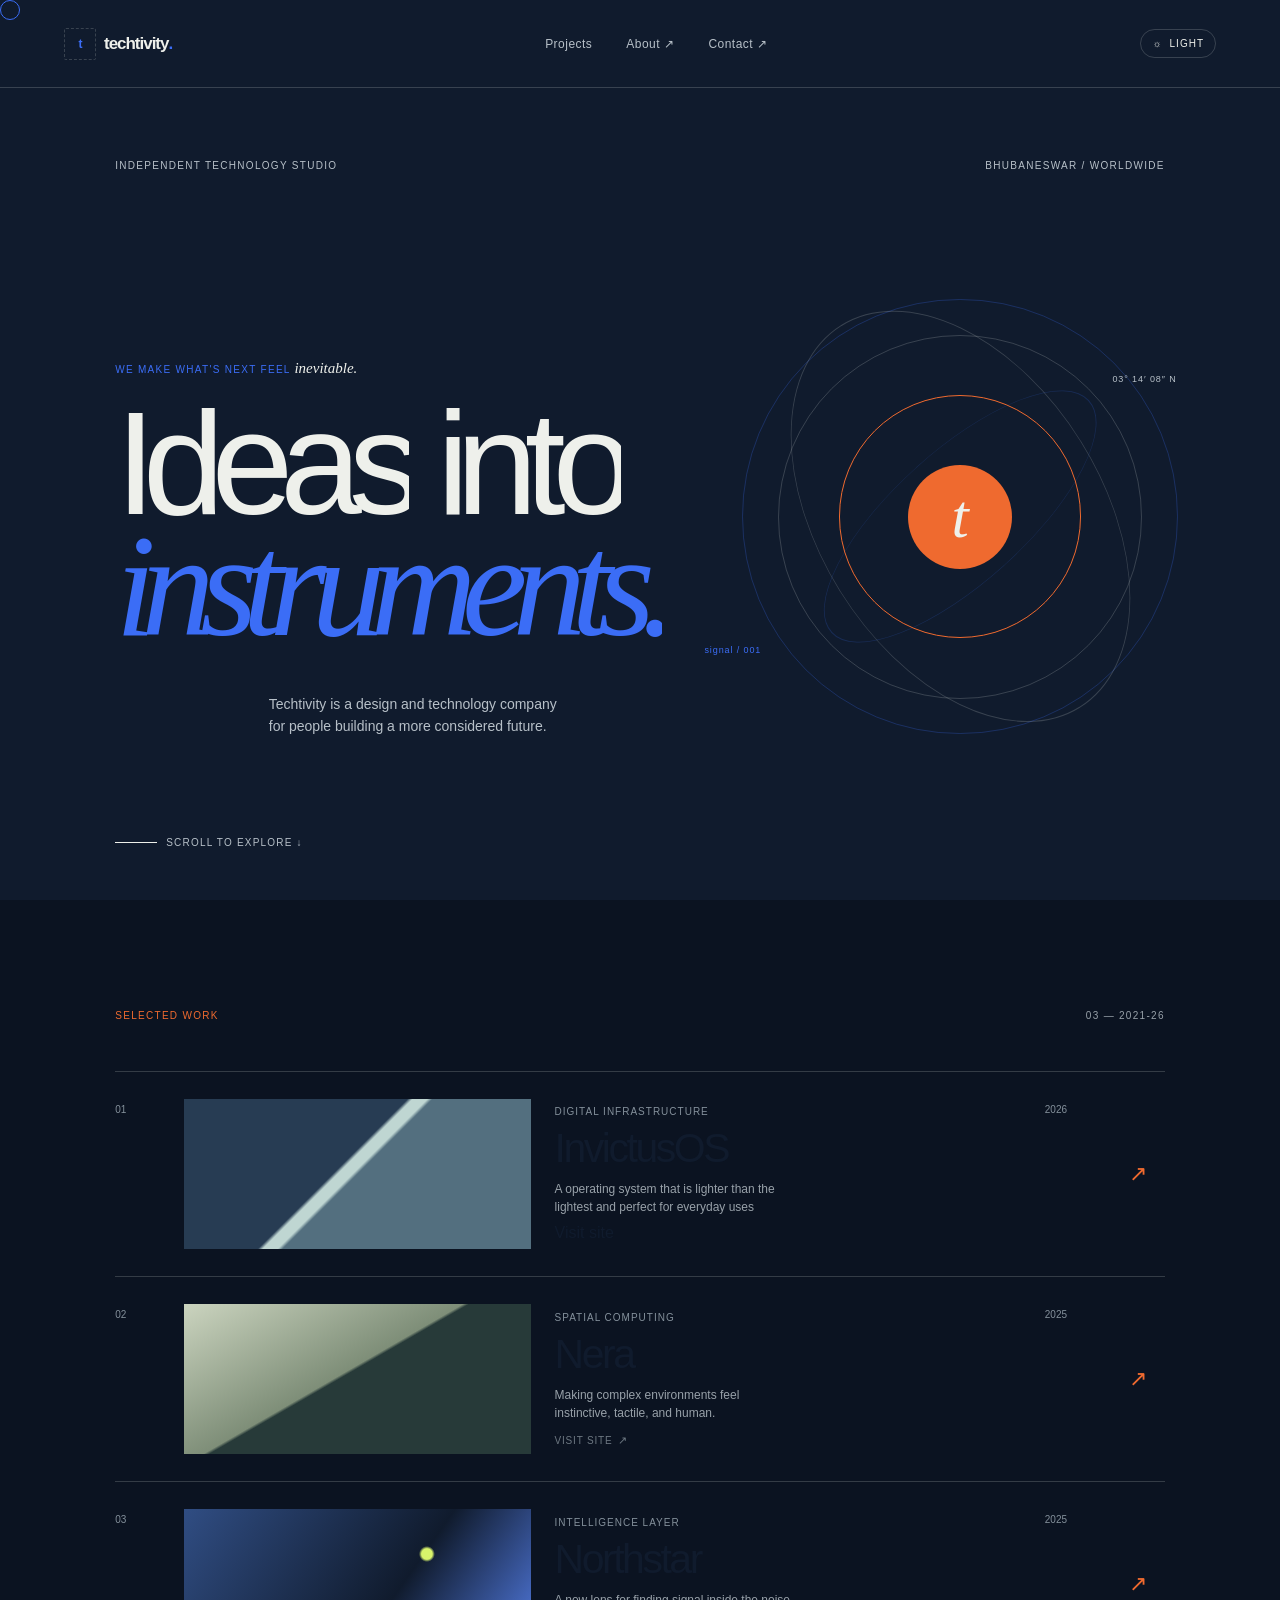
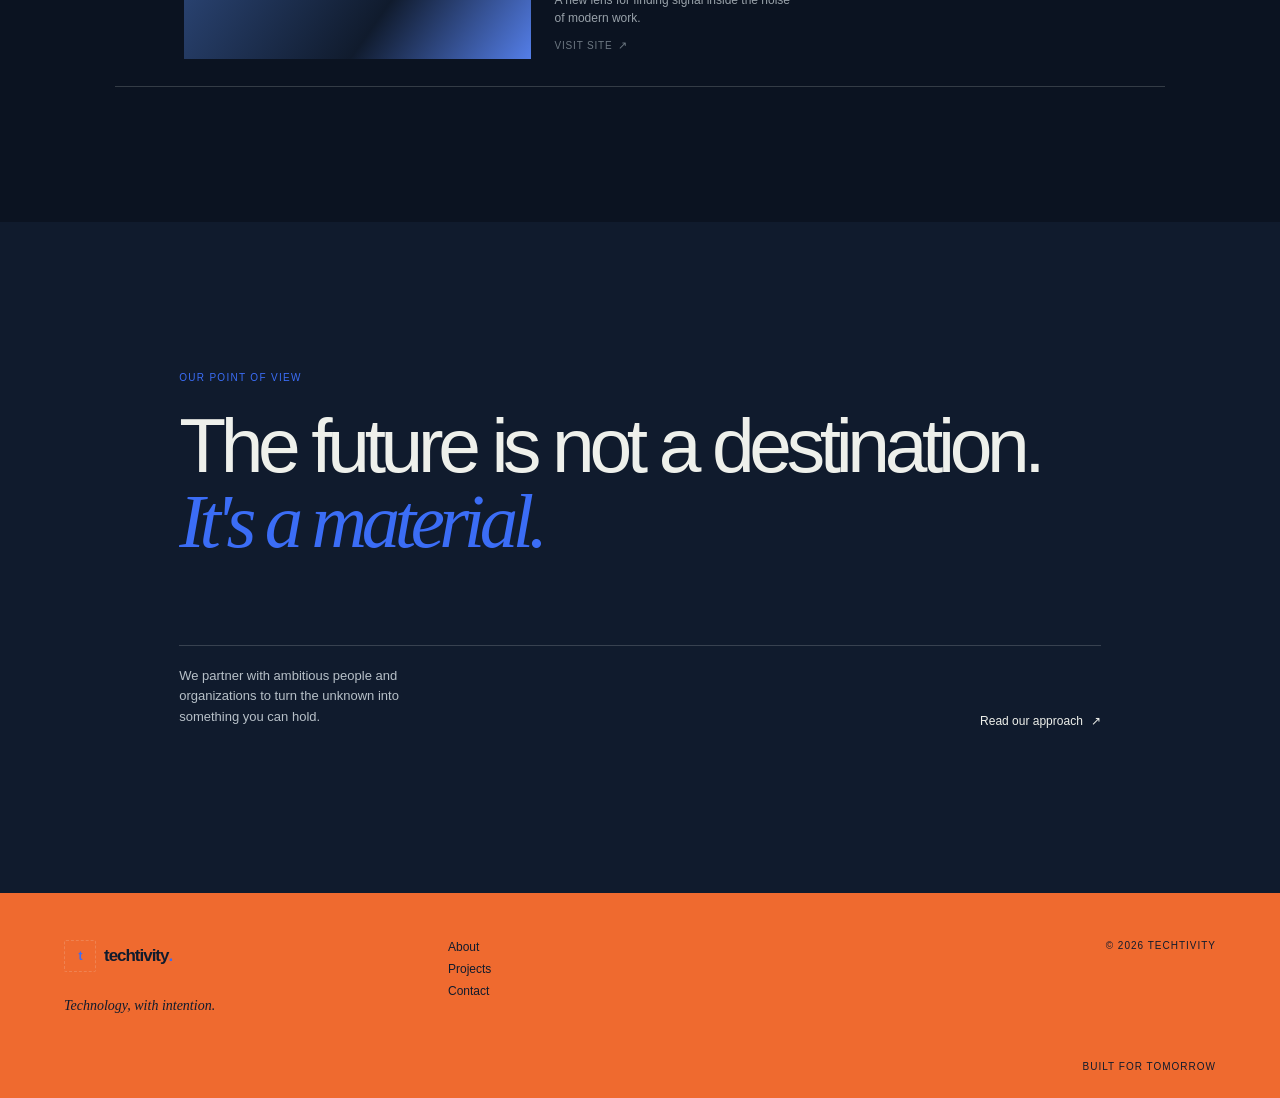
==== index.html @ 85e252c0 "Update index.html" ====
<!doctype html>
<html lang="en" data-theme="dark">
  <head>
    <meta charset="utf-8" />
    <meta name="viewport" content="width=device-width,initial-scale=1" />
    <title>Techtivity — Ideas into instruments</title>
    <meta
      name="description"
      content="Techtivity is an independent technology studio for people building a more considered future."
    />
    <style>
      :root {
        --ink: #101b2d;
        --paper: #eef0eb;
        --muted: #69737e;
        --line: rgba(16, 27, 45, 0.16);
        --orange: #ef6a2f;
        --blue: #3b6df6;
        --soft: #59636e;
      }
      [data-theme="dark"] {
        --ink: #eef0eb;
        --paper: #101b2d;
        --muted: #b7c0c8;
        --line: rgba(238, 240, 235, 0.18);
        --soft: #b7c0c8;
      }
      * { box-sizing: border-box; }
      html { scroll-behavior: smooth; background: var(--paper); }
      body {
        margin: 0;
        background: var(--paper);
        color: var(--ink);
        font-family: Arial, Helvetica, sans-serif;
        transition: background .4s ease, color .4s ease;
      }
      a { color: inherit; text-decoration: none; }
      button { font: inherit; color: inherit; }

      /* progress bar */
      .progress {
        position: fixed; top: 0; left: 0; height: 3px; width: 0%;
        background: var(--orange); z-index: 50; transition: width .08s linear;
      }

      .site { overflow: hidden; min-height: 100vh; background: var(--paper); position: relative; }

      .topbar {
        display: flex; align-items: center; justify-content: space-between;
        height: 88px; padding: 0 clamp(22px, 5vw, 76px);
        border-bottom: 1px solid var(--line); position: sticky; top: 0; z-index: 10;
        background: var(--paper); backdrop-filter: blur(6px);
      }
      .wordmark { display: flex; align-items: center; gap: 8px; font-size: 17px; font-weight: 700; letter-spacing: -0.06em; }
      /* Reserved space for the final logo asset — keep this exact box size
         (32x32px) when the SVG/PNG logo file is dropped in, so nothing in
         the header reflows. */
      .logo-slot {
        width: 32px; height: 32px; flex: 0 0 32px; display: inline-flex; align-items: center; justify-content: center;
        border: 1px dashed var(--line); border-radius: 2px; font-size: 12px; color: var(--blue);
      }
      .dot { color: var(--blue); display: inline-block; animation: blink 2.4s ease-in-out infinite; }
      @keyframes blink { 0%, 100% { opacity: 1; } 50% { opacity: .2; } }

      .nav { display: flex; gap: 34px; font-size: 12px; letter-spacing: 0.04em; color: var(--soft); }
      .nav a { position: relative; padding: 4px 0; }
      .nav a::after {
        content: ""; position: absolute; left: 0; bottom: 0; width: 0; height: 1px;
        background: var(--blue); transition: width .3s ease;
      }
      .nav a:hover::after { width: 100%; }
      .nav a:hover, .footer a:hover, .text-link:hover { color: var(--blue); }

      .actions { display: flex; align-items: center; gap: 18px; }
      .theme-toggle, .menu {
        border: 1px solid var(--line); background: transparent; border-radius: 999px; cursor: pointer;
        padding: 8px 11px; font-size: 10px; letter-spacing: 0.1em; text-transform: uppercase;
        display: flex; align-items: center; gap: 7px; transition: background .25s ease, color .25s ease, transform .2s ease;
      }
      .theme-toggle:hover { background: var(--ink); color: var(--paper); transform: translateY(-1px); }
      .menu { display: none; border: 0; font-size: 20px; padding: 5px; }

      .hero {
        min-height: calc(100vh - 88px);
        padding: clamp(48px, 8vh, 108px) clamp(22px, 9vw, 140px) 52px;
        position: relative; display: flex; flex-direction: column; justify-content: space-between;
      }
      .meta, .section-head {
        display: flex; justify-content: space-between; font-size: 10px;
        text-transform: uppercase; letter-spacing: 0.13em; color: var(--muted);
      }
      .hero-copy { position: relative; z-index: 2; max-width: 760px; margin-top: 10vh; }
      .eyebrow { color: var(--blue); text-transform: uppercase; letter-spacing: 0.13em; font-size: 10px; margin: 0 0 25px; }
      .eyebrow i { color: var(--ink); font: italic 15px Georgia, serif; text-transform: none; letter-spacing: 0; }

      h1 { font-size: clamp(68px, 11.5vw, 176px); line-height: 0.83; letter-spacing: -0.09em; font-weight: 400; margin: 0; }
      h1 .word { display: inline-block; overflow: hidden; vertical-align: top; }
      h1 .word span {
        display: inline-block; transform: translateY(110%); animation: rise .9s cubic-bezier(.19,1,.22,1) forwards;
      }
      h1 span.accent { color: var(--blue); font: italic clamp(68px, 11.5vw, 176px)/0.83 Georgia, serif; letter-spacing: -0.1em; }
      @keyframes rise { to { transform: translateY(0); } }

      .desc { margin: 46px 0 0 clamp(0px, 12vw, 170px); max-width: 290px; font-size: 14px; color: var(--soft); line-height: 1.6; }

      .visual {
        position: absolute; right: 8vw; top: 26%; width: min(34vw, 450px); height: min(34vw, 450px);
        border: 1px solid rgba(59, 109, 246, 0.26); border-radius: 50%; animation: float 9s ease-in-out infinite;
      }
      .orbit { position: absolute; inset: 10%; border: 1px solid rgba(59, 109, 246, 0.2); border-radius: 50%; transform: rotate(48deg) scaleX(0.38); }
      .orbit.two { inset: -2%; transform: rotate(-32deg) scaleX(0.63); border-color: var(--line); }
      .core {
        position: absolute; inset: 38%; border-radius: 50%; display: grid; place-items: center;
        background: var(--orange); color: var(--ink); font: italic 62px Georgia, serif; animation: pulse 4s ease-in-out infinite;
      }
      .label { position: absolute; font-size: 9px; letter-spacing: 0.1em; color: var(--muted); }
      .label.a { top: 17%; right: 0; }
      .label.b { bottom: 18%; left: -9%; color: var(--blue); }

      .scroll { display: flex; align-items: center; gap: 9px; font-size: 10px; letter-spacing: 0.12em; text-transform: uppercase; color: var(--muted); width: fit-content; }
      .scroll i { width: 42px; height: 1px; background: var(--ink); position: relative; overflow: hidden; }
      .scroll i::after {
        content: ""; position: absolute; inset: 0; background: var(--orange);
        transform: translateX(-100%); animation: sweep 2.2s ease-in-out infinite;
      }
      @keyframes sweep { 0% { transform: translateX(-100%); } 50% { transform: translateX(0); } 100% { transform: translateX(100%); } }

      .work { padding: 110px clamp(22px, 9vw, 140px) 135px; background: var(--ink); color: var(--paper); }
      [data-theme="dark"] .work { background: #0b1321; }
      .work .eyebrow { color: var(--orange); }
      .section-head { padding-bottom: 25px; border-bottom: 1px solid rgba(238, 240, 235, 0.18); color: #98a1a9; }

      .project {
        display: grid; grid-template-columns: 45px minmax(210px, 33%) 1fr 60px 36px;
        gap: 24px; align-items: center; width: 100%; border: 0; border-bottom: 1px solid rgba(238, 240, 235, 0.18);
        background: transparent; text-align: left; padding: 27px 0; cursor: pointer;
        transition: padding .5s ease, background .5s ease;
      }
      .project:hover { padding-left: 14px; padding-right: 14px; background: rgba(238, 240, 235, 0.04); }
      .index, .year { font-size: 10px; color: #84909b; align-self: start; padding-top: 5px; }
      .image { height: 150px; position: relative; overflow: hidden; transition: transform .6s ease, filter .5s ease; }
      .project:hover .image { transform: scale(0.98); filter: saturate(1.2) contrast(1.08); }
      .lumen { background: linear-gradient(135deg, #273c53 0 45%, #bfd6d2 46% 49%, #536f7f 50%); }
      .nera { background: linear-gradient(150deg, #cbd4bf, #7e8e78 46%, #273a39 47%); }
      .northstar {
        background: radial-gradient(circle at 70% 30%, #d8f36b 0 2%, transparent 3%), linear-gradient(125deg, #304d83, #101b2d 60%, #547ee8);
      }
      .info { display: flex; flex-direction: column; gap: 8px; }
      .type { font-size: 10px; letter-spacing: 0.1em; text-transform: uppercase; color: #84909b; }
      .info strong { font-size: clamp(25px, 3.2vw, 43px); font-weight: 400; letter-spacing: -0.06em; transition: letter-spacing .5s ease; }
      .project:hover .info strong { letter-spacing: -0.03em; }
      .description { font-size: 12px; line-height: 1.5; color: #98a1a9; max-width: 240px; }
      .arrow { color: var(--orange); font-size: 22px; display: inline-block; transition: transform .35s ease; }
      .project:hover .arrow { transform: translate(4px, -4px); }

      .project-url {
        font-size: 10px; letter-spacing: 0.08em; text-transform: uppercase; color: #6d7882;
        margin-top: 4px; display: inline-flex; align-items: center; gap: 6px;
      }
      .project-url::after {
        content: "↗"; font-size: 11px; transform: translate(0, 0); transition: transform .3s ease, color .3s ease;
      }
      .project:hover .project-url { color: var(--orange); }
      .project:hover .project-url::after { transform: translate(3px, -3px); color: var(--orange); }

      .manifesto { padding: 150px clamp(22px, 14vw, 220px) 165px; }
      .manifesto h2 { font-size: clamp(39px, 6vw, 84px); letter-spacing: -0.07em; line-height: 0.98; font-weight: 400; margin: 0; }
      .manifesto em { font: italic clamp(39px, 6vw, 84px)/0.98 Georgia, serif; color: var(--blue); }
      .manifesto-foot {
        display: flex; justify-content: space-between; align-items: flex-end; margin-top: 85px;
        border-top: 1px solid var(--line); padding-top: 20px;
      }
      .manifesto-foot p { max-width: 260px; color: var(--muted); font-size: 13px; line-height: 1.6; margin: 0; }
      .text-link { display: flex; gap: 8px; align-items: center; font-size: 12px; }
      .text-link span { transition: transform .3s ease; }
      .text-link:hover span { transform: translate(3px, -3px); }

      .footer {
        background: var(--orange); color: #101b2d; padding: 47px clamp(22px, 5vw, 76px) 26px;
        display: grid; grid-template-columns: 1fr 1fr 1fr; min-height: 205px;
      }
      .footer-note { font: italic 14px Georgia, serif; margin: 26px 0 0; }
      .footer-links { display: flex; flex-direction: column; gap: 8px; font-size: 12px; }
      .footer-end { display: flex; flex-direction: column; justify-content: space-between; align-items: flex-end; font-size: 10px; letter-spacing: 0.1em; text-transform: uppercase; }

      .reveal { opacity: 0; transform: translateY(22px); transition: opacity .8s ease, transform .8s ease; }
      .reveal.show { opacity: 1; transform: none; }

      .visual::before, .visual::after {
        content: ""; position: absolute; inset: 8%; border: 1px solid var(--line); border-radius: 50%;
        animation: drift 12s ease-in-out infinite;
      }
      .visual::after { inset: 22%; animation-delay: -5s; animation-duration: 9s; border-color: var(--orange); }
      @keyframes drift { 0%, 100% { transform: rotate(0deg) scale(1); opacity: .35; } 50% { transform: rotate(180deg) scale(1.08); opacity: .8; } }

      @keyframes float { 50% { transform: translateY(-16px) rotate(4deg); } }
      @keyframes pulse { 50% { transform: scale(0.9); box-shadow: 0 0 0 13px rgba(216, 243, 107, 0.13); } }

      .cursor {
        position: fixed; z-index: 30; top: 0; left: 0; width: 20px; height: 20px;
        border: 1px solid var(--blue); border-radius: 50%; pointer-events: none;
        transition: transform .12s ease-out, width .25s ease, height .25s ease, background .25s ease;
      }
      .cursor.grow { width: 46px; height: 46px; background: rgba(59, 109, 246, .12); }

      @media (prefers-reduced-motion: reduce) {
        *, *::before, *::after { animation-duration: 0.001ms !important; animation-iteration-count: 1 !important; transition-duration: 0.001ms !important; scroll-behavior: auto !important; }
      }

      @media (max-width: 700px) {
        .topbar { height: 72px; }
        .nav { display: none; }
        .menu { display: block; }
        .nav.open {
          display: flex; position: absolute; top: 72px; left: 0; right: 0; flex-direction: column; gap: 0;
          background: var(--paper); border-bottom: 1px solid var(--line); padding: 12px 22px;
        }
        .nav.open a { padding: 14px 0; }
        .hero { min-height: calc(100vh - 72px); padding-top: 38px; }
        .hero-copy { margin-top: 13vh; }
        .visual { width: 62vw; height: 62vw; right: -15vw; top: 34%; opacity: .7; }
        .desc { margin-left: 0; margin-top: 32px; max-width: 220px; }
        .project { grid-template-columns: 28px 1fr 26px; gap: 12px; }
        .image, .info { grid-column: 2; }
        .image { height: 120px; }
        .arrow { grid-column: 3; grid-row: 1 / span 2; }
        .year, .description { display: block; font-size: 13px; color: var(--soft); line-height: 1.45; max-width: 330px; margin-top: 12px; }
        .manifesto { padding: 100px 22px 115px; }
        .manifesto-foot { margin-top: 52px; display: block; }
        .text-link { margin-top: 28px; }
        .footer { grid-template-columns: 1fr 1fr; gap: 40px; }
        .footer-end { grid-column: 1/-1; flex-direction: row; align-items: flex-end; }
        .cursor { display: none; }
      }
    </style>
  </head>
  <body>
    <div class="progress" id="progress"></div>
    <div class="site" id="top">
      <div class="cursor" id="cursor"></div>
      <header class="topbar">
        <a class="wordmark" href="#top" aria-label="Techtivity home"
          ><span class="logo-slot" aria-hidden="true" title="Reserved 32x32px logo slot">t</span
          ><span>techtivity<span class="dot">.</span></span></a>
        <nav class="nav" id="nav">
          <a href="#work">Projects</a><a href="about.html">About ↗</a
          ><a href="contact.html">Contact ↗</a>
        </nav>
        <div class="actions">
          <button class="theme-toggle" id="theme" aria-label="Switch color mode">
            ☼ <span>Light</span>
          </button>
          <button class="menu" id="menu" aria-label="Open menu" aria-expanded="false" aria-controls="nav">☰</button>
        </div>
      </header>
      <main>
        <section class="hero">
          <div class="meta reveal">
            <span>Independent technology studio</span><span>Bhubaneswar / Worldwide</span>
          </div>
          <div class="hero-copy">
            <p class="eyebrow reveal">We make what&apos;s next feel <i>inevitable.</i></p>
            <h1 aria-label="Ideas into instruments.">
              <span class="word"><span style="animation-delay:.05s">Ideas</span></span>
              <span class="word"><span style="animation-delay:.15s">into</span></span><br />
              <span class="word accent"><span style="animation-delay:.28s">instruments.</span></span>
            </h1>
            <p class="desc reveal">
              Techtivity is a design and technology company for people building a more considered future.
            </p>
          </div>
          <a class="scroll" href="#work"><i></i>Scroll to explore ↓</a>
          <div class="visual" aria-hidden="true">
            <div class="orbit"></div>
            <div class="orbit two"></div>
            <div class="core">t</div>
            <span class="label a">03° 14′ 08″ N</span><span class="label b">signal / 001</span>
          </div>
        </section>
        <section class="work" id="work">
          <div class="section-head reveal">
            <p class="eyebrow">Selected work</p>
            <span>03 — 2021-26</span>
          </div>
          <div>
            <a class="project reveal" href="" target="_blank" rel="noopener" aria-label="Lumen / OS — visit website">
              <span class="index">01</span><span class="image lumen"></span>
              <span class="info">
                <span class="type">Digital infrastructure</span>
                <strong>InvictusOS</strong>
                <span class="description">A operating system that is lighter than the lightest and perfect for everyday uses</span>
                <span class="webinvictusos.neocities.org">Visit site</span>
              </span>
              <span class="year">2026</span><span class="arrow">↗</span>
            </a>
            <a class="project reveal" href="" target="_blank" rel="noopener" aria-label="Nera — visit website">
              <span class="index">02</span><span class="image nera"></span>
              <span class="info">
                <span class="type">Spatial computing</span>
                <strong>Nera</strong>
                <span class="description">Making complex environments feel instinctive, tactile, and human.</span>
                <span class="project-url">Visit site</span>
              </span>
              <span class="year">2025</span><span class="arrow">↗</span>
            </a>
            <a class="project reveal" href="" target="_blank" rel="noopener" aria-label="Northstar — visit website">
              <span class="index">03</span><span class="image northstar"></span>
              <span class="info">
                <span class="type">Intelligence layer</span>
                <strong>Northstar</strong>
                <span class="description">A new lens for finding signal inside the noise of modern work.</span>
                <span class="project-url">Visit site</span>
              </span>
              <span class="year">2025</span><span class="arrow">↗</span>
            </a>
          </div>
        </section>
        <section class="manifesto reveal">
          <p class="eyebrow">Our point of view</p>
          <h2>The future is not a destination.<br /><em>It&apos;s a material.</em></h2>
          <div class="manifesto-foot">
            <p>We partner with ambitious people and organizations to turn the unknown into something you can hold.</p>
            <a href="about.html" class="text-link">Read our approach <span>↗</span></a>
          </div>
        </section>
      </main>
      <footer class="footer">
        <div>
          <a class="wordmark" href="#top" aria-label="Techtivity home"
            ><span class="logo-slot" aria-hidden="true" title="Reserved 32x32px logo slot">t</span><span>techtivity<span class="dot">.</span></span></a>
          <p class="footer-note">Technology, with intention.</p>
        </div>
        <div class="footer-links">
          <a href="about.html">About</a><a href="#work">Projects</a><a href="contact.html">Contact</a>
        </div>
        <div class="footer-end">
          <span>© 2026 Techtivity</span><span>Built for tomorrow</span>
        </div>
      </footer>
    </div>
    <script>
      (function () {
        "use strict";
        const root = document.documentElement,
          theme = document.querySelector("#theme"),
          nav = document.querySelector("#nav"),
          menu = document.querySelector("#menu"),
          cursor = document.querySelector("#cursor"),
          progress = document.querySelector("#progress");

        theme.addEventListener("click", () => {
          const dark = root.dataset.theme === "dark";
          root.dataset.theme = dark ? "light" : "dark";
          theme.innerHTML = dark ? "☾ <span>Dark</span>" : "☼ <span>Light</span>";
        });

        menu.addEventListener("click", () => {
          const open = nav.classList.toggle("open");
          menu.textContent = open ? "×" : "☰";
          menu.setAttribute("aria-expanded", String(open));
        });

        const hasFinePointer = window.matchMedia("(pointer: fine)").matches;
        if (hasFinePointer && cursor) {
          window.addEventListener("pointermove", (e) => {
            cursor.style.transform = `translate3d(${e.clientX - 10}px,${e.clientY - 10}px,0)`;
          });
          document.querySelectorAll("a, button, input").forEach((el) => {
            el.addEventListener("mouseenter", () => cursor.classList.add("grow"));
            el.addEventListener("mouseleave", () => cursor.classList.remove("grow"));
          });
        }

        const reduceMotion = window.matchMedia("(prefers-reduced-motion: reduce)").matches;
        const observer = new IntersectionObserver(
          (entries) => entries.forEach((e) => e.isIntersecting && e.target.classList.add("show")),
          { threshold: 0.14 }
        );
        document.querySelectorAll(".reveal").forEach((el) => {
          if (reduceMotion) el.classList.add("show");
          else observer.observe(el);
        });

        function updateProgress() {
          const h = document.documentElement;
          const scrollTop = h.scrollTop || document.body.scrollTop;
          const height = h.scrollHeight - h.clientHeight;
          const pct = height > 0 ? (scrollTop / height) * 100 : 0;
          progress.style.width = pct + "%";
        }
        window.addEventListener("scroll", updateProgress, { passive: true });
        updateProgress();

  
        document.querySelectorAll(".project[href='']").forEach((project) => {
          project.addEventListener("click", (e) => e.preventDefault());
        });
      })();
    </script>
  </body>
</html>
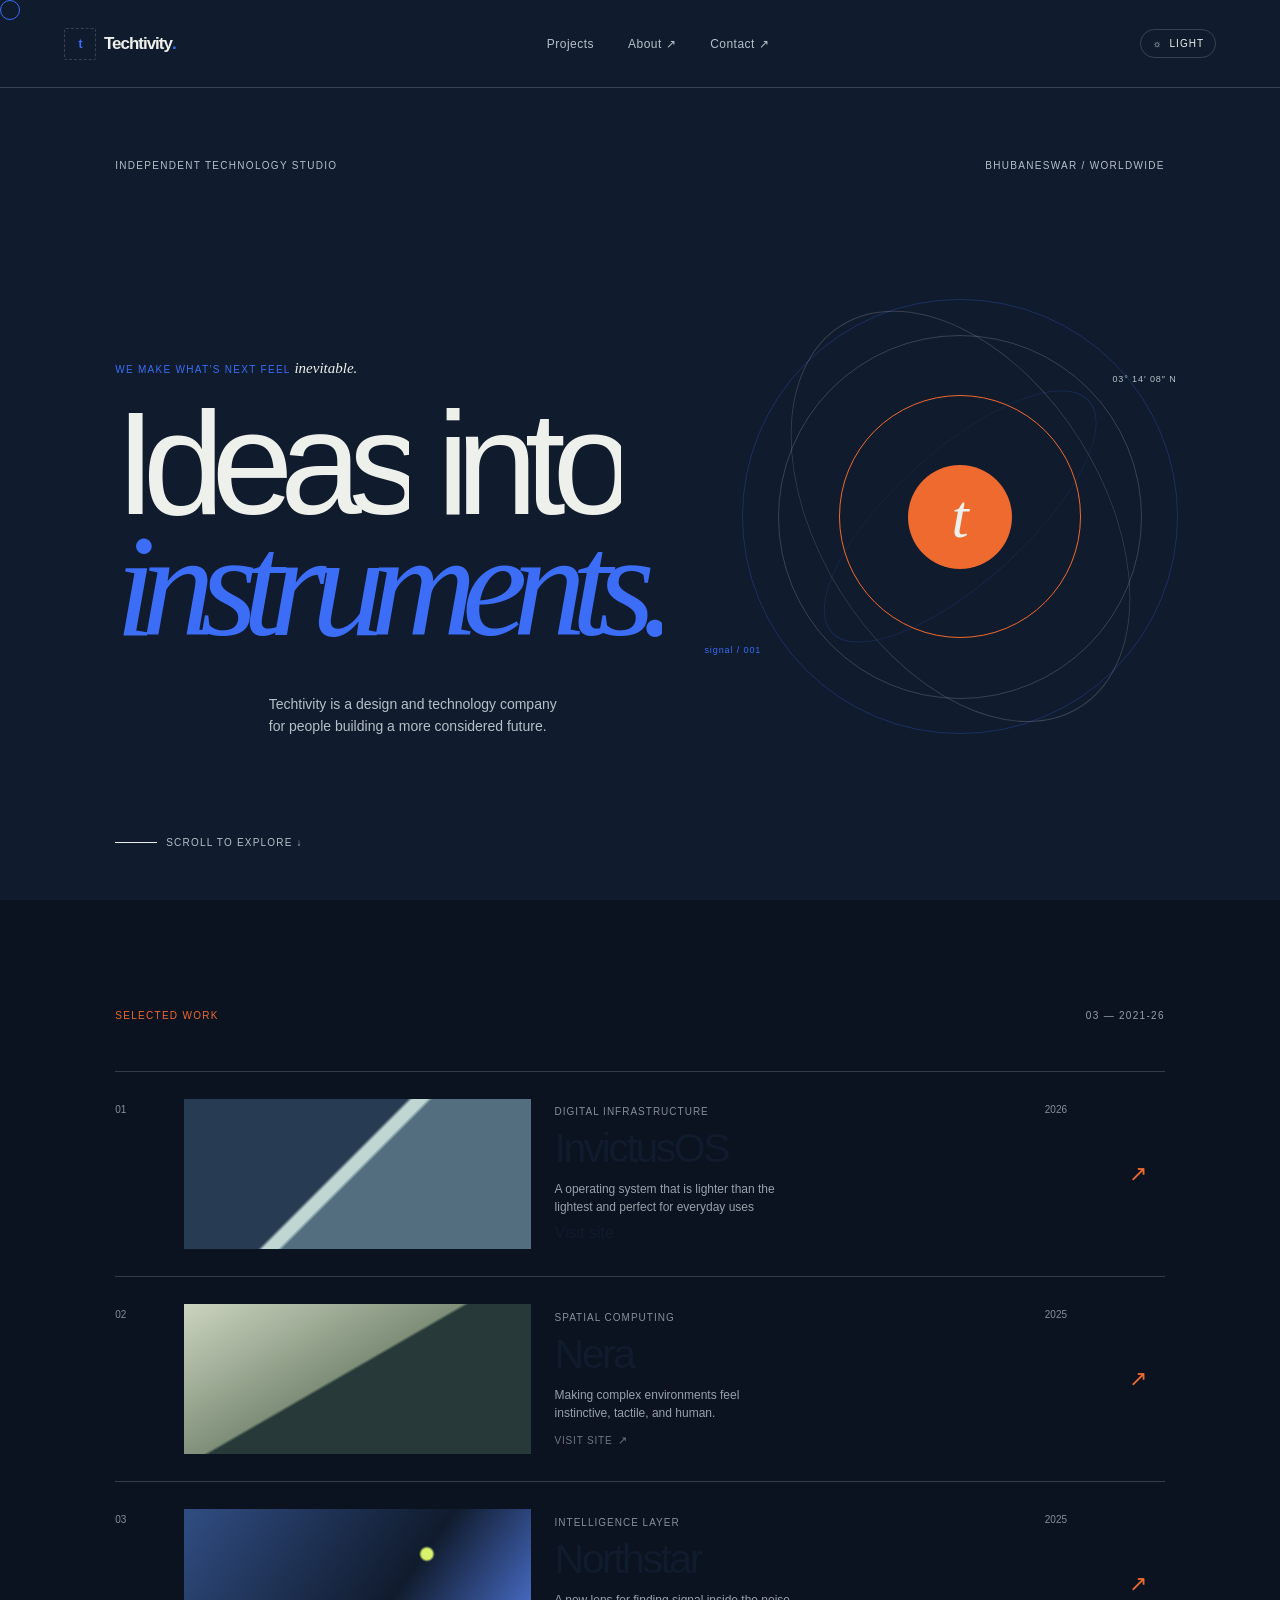
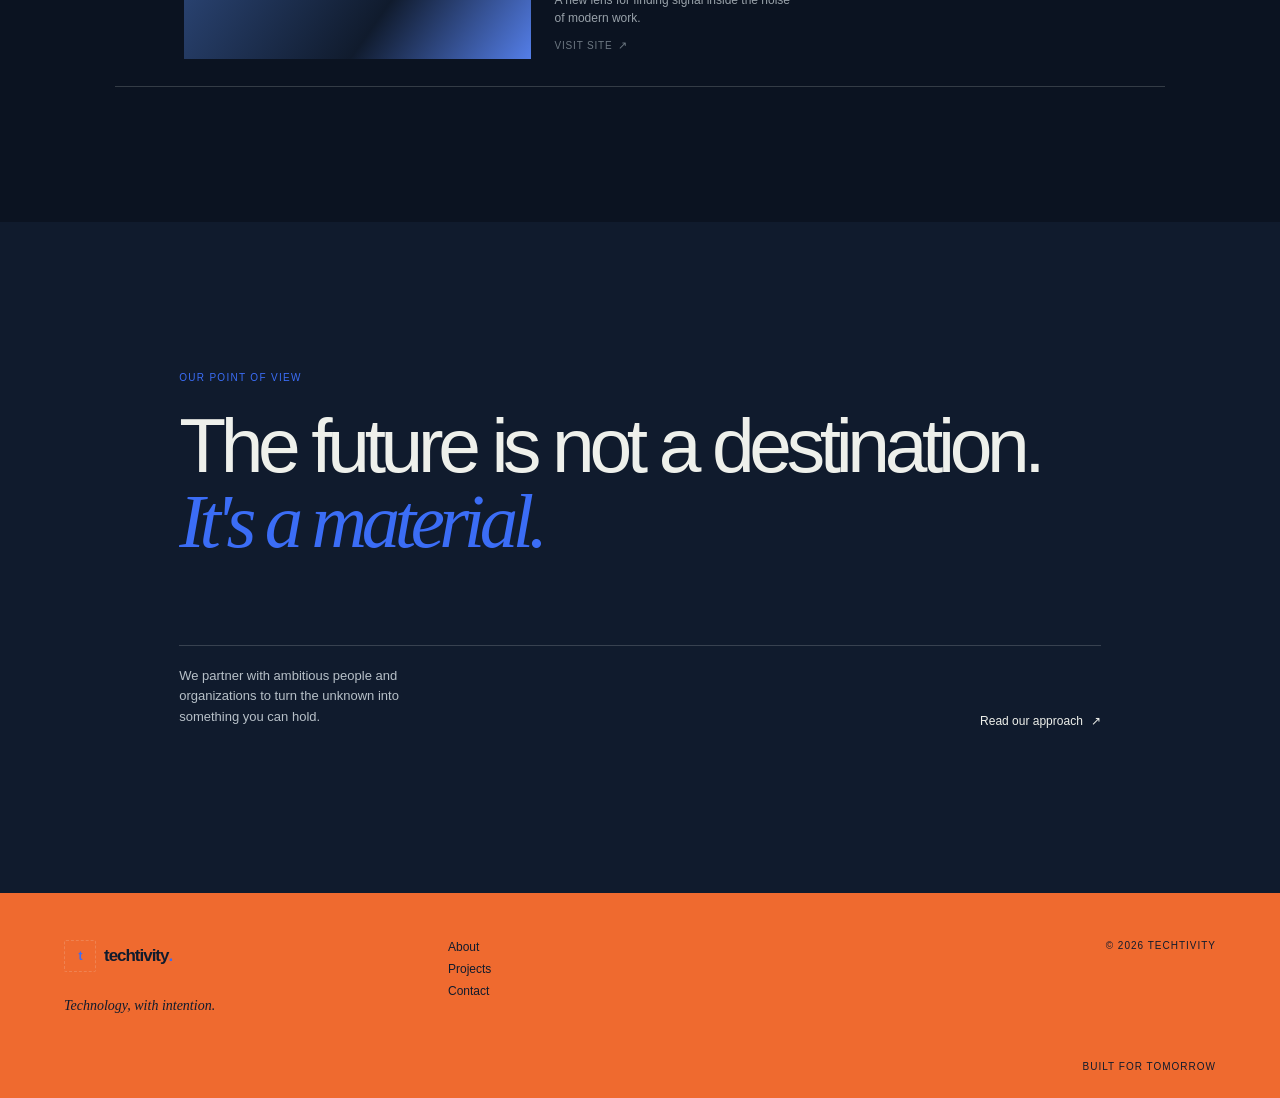
==== commit 0aa01195: "Update index.html" ====
--- a/index.html
+++ b/index.html
@@ -52,9 +52,8 @@
         background: var(--paper); backdrop-filter: blur(6px);
       }
       .wordmark { display: flex; align-items: center; gap: 8px; font-size: 17px; font-weight: 700; letter-spacing: -0.06em; }
-      /* Reserved space for the final logo asset — keep this exact box size
-         (32x32px) when the SVG/PNG logo file is dropped in, so nothing in
-         the header reflows. */
+
+      
       .logo-slot {
         width: 32px; height: 32px; flex: 0 0 32px; display: inline-flex; align-items: center; justify-content: center;
         border: 1px dashed var(--line); border-radius: 2px; font-size: 12px; color: var(--blue);
@@ -240,8 +239,8 @@
       <div class="cursor" id="cursor"></div>
       <header class="topbar">
         <a class="wordmark" href="#top" aria-label="Techtivity home"
-          ><span class="logo-slot" aria-hidden="true" title="Reserved 32x32px logo slot">t</span
-          ><span>techtivity<span class="dot">.</span></span></a>
+          ><span class="logo-slot" aria-hidden="true" title="Techtivity emblemlight.svg">t</span
+          ><span>Techtivity<span class="dot">.</span></span></a>
         <nav class="nav" id="nav">
           <a href="#work">Projects</a><a href="about.html">About ↗</a
           ><a href="contact.html">Contact ↗</a>
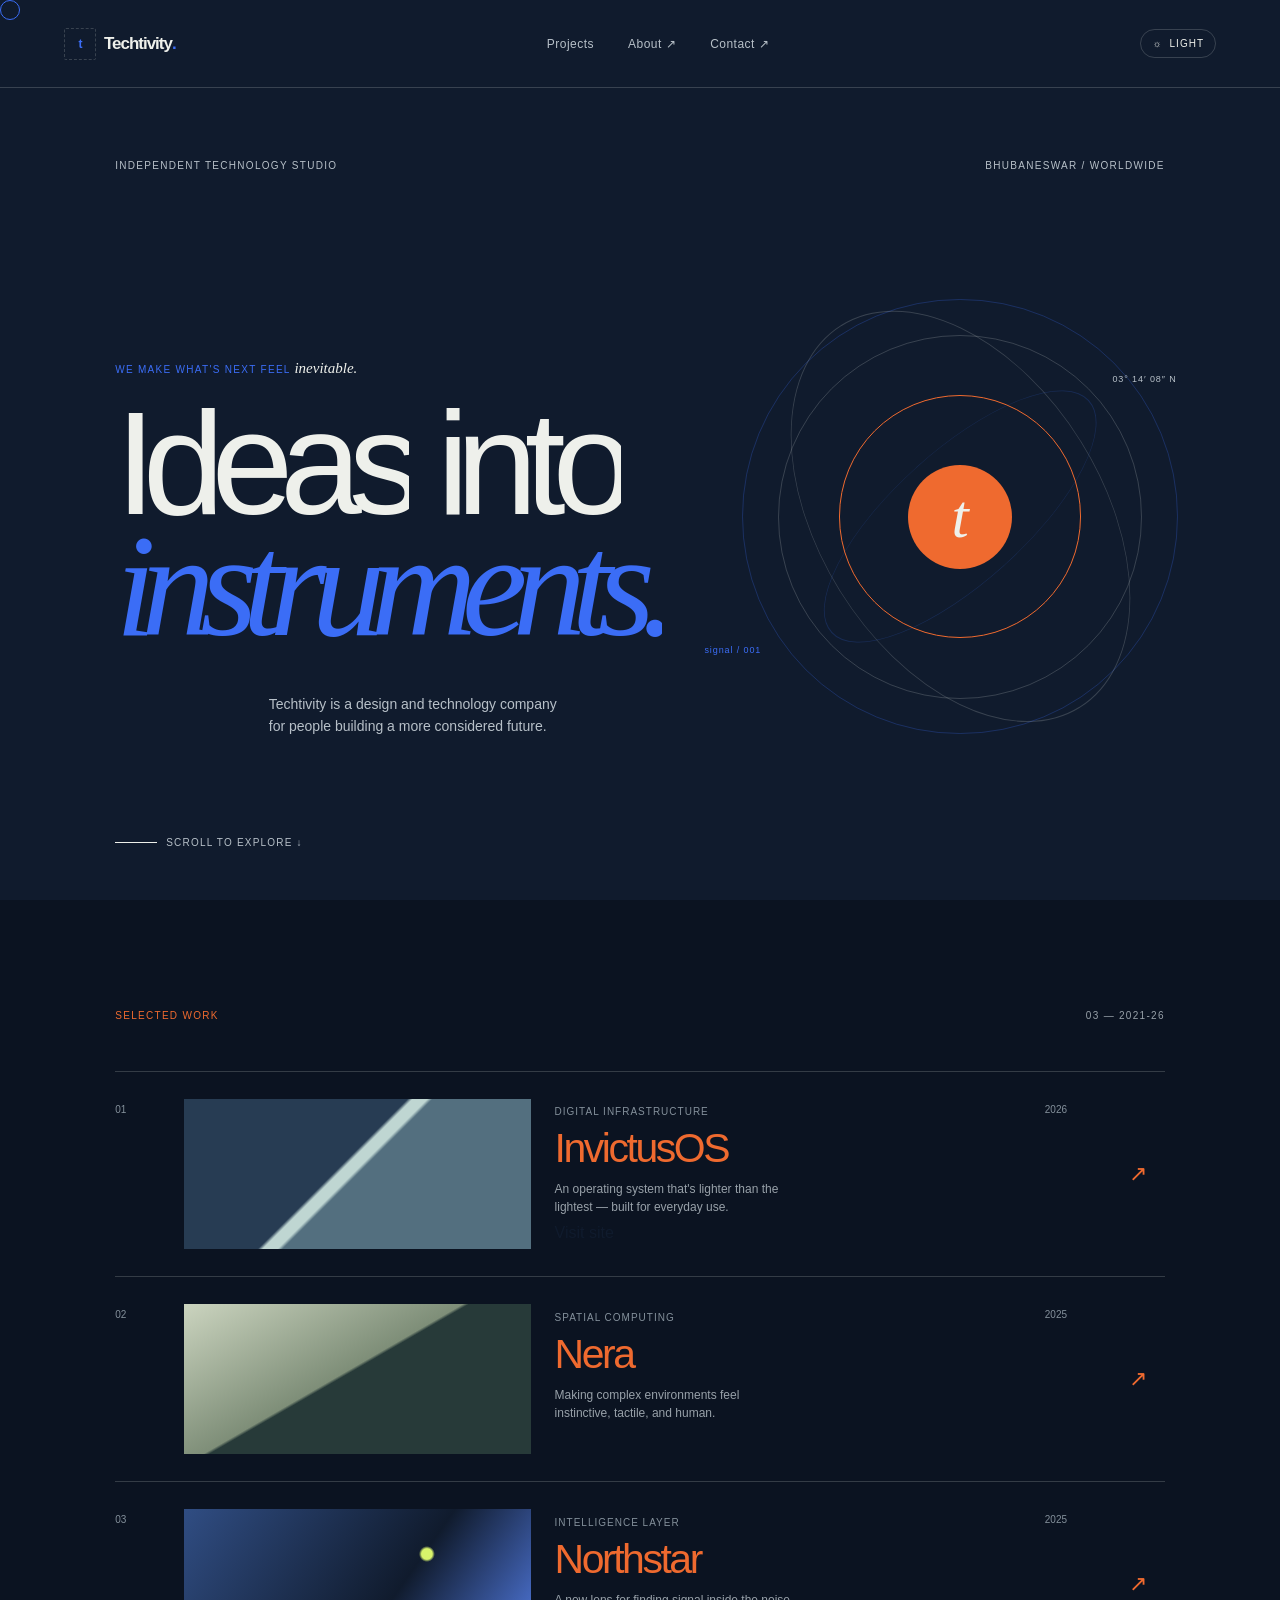
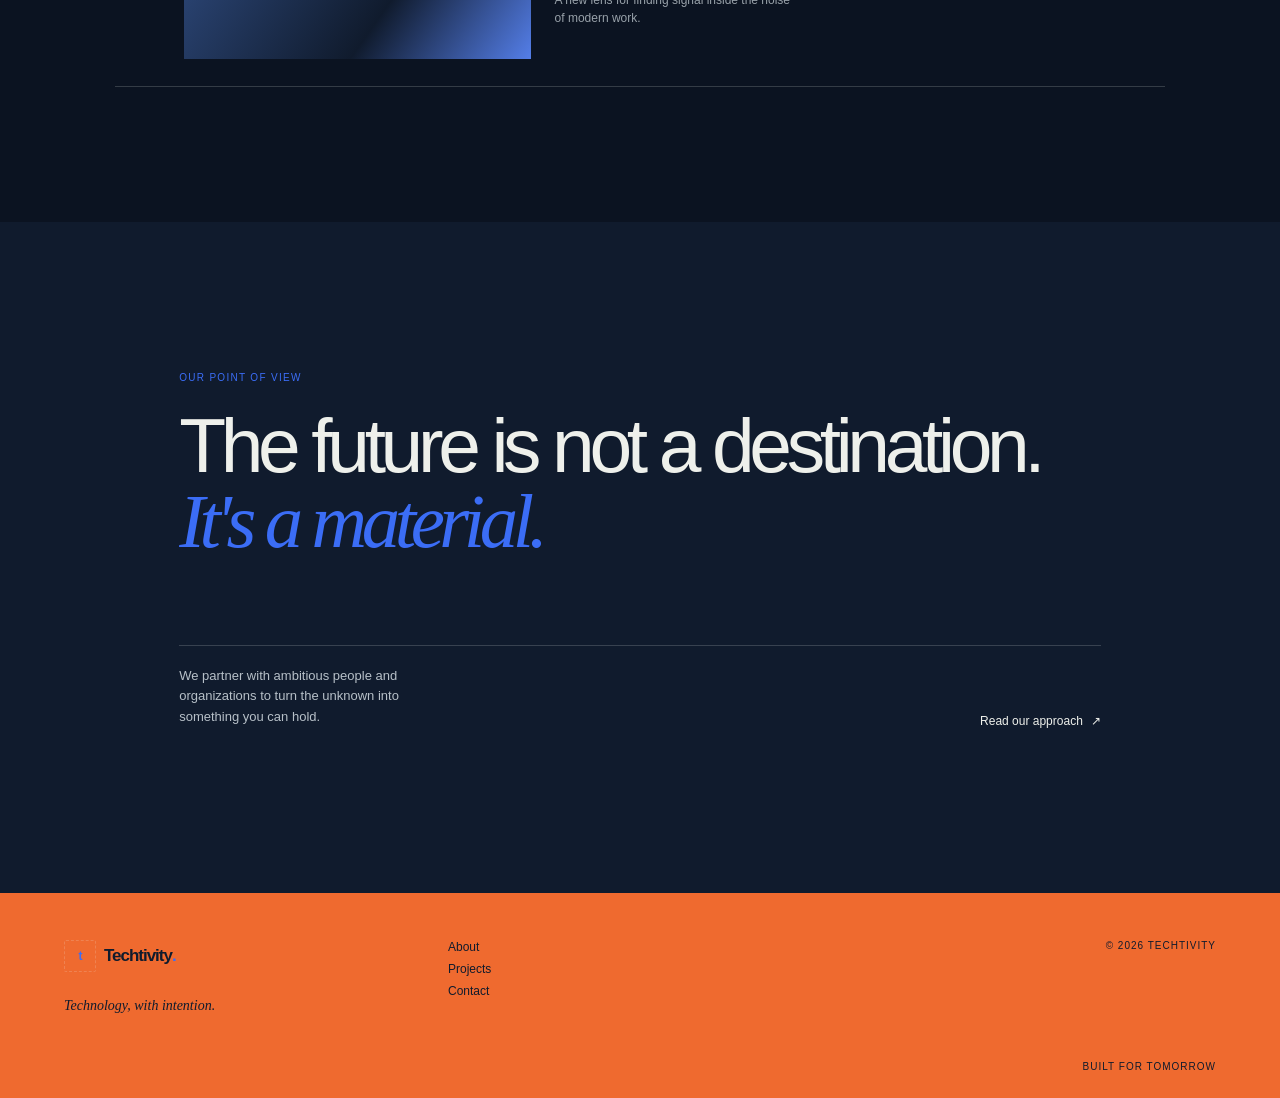
==== commit e8cfe651: "Update index.html" ====
--- a/index.html
+++ b/index.html
@@ -37,7 +37,6 @@
       a { color: inherit; text-decoration: none; }
       button { font: inherit; color: inherit; }
 
-      /* progress bar */
       .progress {
         position: fixed; top: 0; left: 0; height: 3px; width: 0%;
         background: var(--orange); z-index: 50; transition: width .08s linear;
@@ -49,11 +48,13 @@
         display: flex; align-items: center; justify-content: space-between;
         height: 88px; padding: 0 clamp(22px, 5vw, 76px);
         border-bottom: 1px solid var(--line); position: sticky; top: 0; z-index: 10;
-        background: var(--paper); backdrop-filter: blur(6px);
+        background: var(--paper);
       }
       .wordmark { display: flex; align-items: center; gap: 8px; font-size: 17px; font-weight: 700; letter-spacing: -0.06em; }
 
-      
+      /* Reserved space for the final logo asset — keep this exact box size
+         (32x32px) when the SVG/PNG logo file is dropped in, so nothing in
+         the header reflows. */
       .logo-slot {
         width: 32px; height: 32px; flex: 0 0 32px; display: inline-flex; align-items: center; justify-content: center;
         border: 1px dashed var(--line); border-radius: 2px; font-size: 12px; color: var(--blue);
@@ -133,7 +134,7 @@
         display: grid; grid-template-columns: 45px minmax(210px, 33%) 1fr 60px 36px;
         gap: 24px; align-items: center; width: 100%; border: 0; border-bottom: 1px solid rgba(238, 240, 235, 0.18);
         background: transparent; text-align: left; padding: 27px 0; cursor: pointer;
-        transition: padding .5s ease, background .5s ease;
+        transition: padding .5s ease, background .5s ease; position: relative;
       }
       .project:hover { padding-left: 14px; padding-right: 14px; background: rgba(238, 240, 235, 0.04); }
       .index, .year { font-size: 10px; color: #84909b; align-self: start; padding-top: 5px; }
@@ -146,7 +147,7 @@
       }
       .info { display: flex; flex-direction: column; gap: 8px; }
       .type { font-size: 10px; letter-spacing: 0.1em; text-transform: uppercase; color: #84909b; }
-      .info strong { font-size: clamp(25px, 3.2vw, 43px); font-weight: 400; letter-spacing: -0.06em; transition: letter-spacing .5s ease; }
+      .info strong { font-size: clamp(25px, 3.2vw, 43px); font-weight: 400; letter-spacing: -0.06em; color: var(--orange); transition: letter-spacing .5s ease, color .4s ease; }
       .project:hover .info strong { letter-spacing: -0.03em; }
       .description { font-size: 12px; line-height: 1.5; color: #98a1a9; max-width: 240px; }
       .arrow { color: var(--orange); font-size: 22px; display: inline-block; transition: transform .35s ease; }
@@ -161,6 +162,22 @@
       }
       .project:hover .project-url { color: var(--orange); }
       .project:hover .project-url::after { transform: translate(3px, -3px); color: var(--orange); }
+      .project:not([data-has-link]) .project-url { visibility: hidden; }
+
+      /* Link preview card: shown on hover for projects that have a real URL */
+      .link-preview {
+        position: absolute; z-index: 20; top: 12px; right: 60px; width: 220px;
+        background: var(--paper); color: var(--ink); border: 1px solid var(--line); border-radius: 10px;
+        padding: 12px; box-shadow: 0 18px 40px rgba(0,0,0,.28);
+        opacity: 0; transform: translateY(6px) scale(.97); pointer-events: none;
+        transition: opacity .25s ease, transform .25s ease;
+        display: flex; align-items: center; gap: 10px;
+      }
+      .project[data-has-link]:hover .link-preview { opacity: 1; transform: translateY(0) scale(1); }
+      .link-preview img { width: 28px; height: 28px; border-radius: 6px; flex: 0 0 28px; background: var(--line); }
+      .link-preview .lp-text { display: flex; flex-direction: column; gap: 2px; min-width: 0; }
+      .link-preview .lp-host { font-size: 12px; font-weight: 700; letter-spacing: -0.01em; white-space: nowrap; overflow: hidden; text-overflow: ellipsis; }
+      .link-preview .lp-hint { font-size: 10px; color: var(--muted); text-transform: uppercase; letter-spacing: .08em; }
 
       .manifesto { padding: 150px clamp(22px, 14vw, 220px) 165px; }
       .manifesto h2 { font-size: clamp(39px, 6vw, 84px); letter-spacing: -0.07em; line-height: 0.98; font-weight: 400; margin: 0; }
@@ -224,6 +241,7 @@
         .image { height: 120px; }
         .arrow { grid-column: 3; grid-row: 1 / span 2; }
         .year, .description { display: block; font-size: 13px; color: var(--soft); line-height: 1.45; max-width: 330px; margin-top: 12px; }
+        .link-preview { display: none; }
         .manifesto { padding: 100px 22px 115px; }
         .manifesto-foot { margin-top: 52px; display: block; }
         .text-link { margin-top: 28px; }
@@ -239,7 +257,7 @@
       <div class="cursor" id="cursor"></div>
       <header class="topbar">
         <a class="wordmark" href="#top" aria-label="Techtivity home"
-          ><span class="logo-slot" aria-hidden="true" title="Techtivity emblemlight.svg">t</span
+          ><span class="logo-slot" aria-hidden="true" title="Reserved 32×32px logo slot">t</span
           ><span>Techtivity<span class="dot">.</span></span></a>
         <nav class="nav" id="nav">
           <a href="#work">Projects</a><a href="about.html">About ↗</a
@@ -282,15 +300,22 @@
             <span>03 — 2021-26</span>
           </div>
           <div>
-            <a class="project reveal" href="" target="_blank" rel="noopener" aria-label="Lumen / OS — visit website">
+            <a class="project reveal" href="https://webinvictusos.neocities.org" target="_blank" rel="noopener" aria-label="InvictusOS — visit website">
               <span class="index">01</span><span class="image lumen"></span>
               <span class="info">
                 <span class="type">Digital infrastructure</span>
                 <strong>InvictusOS</strong>
-                <span class="description">A operating system that is lighter than the lightest and perfect for everyday uses</span>
+                <span class="description">An operating system that's lighter than the lightest — built for everyday use.</span>
                 <span class="webinvictusos.neocities.org">Visit site</span>
               </span>
               <span class="year">2026</span><span class="arrow">↗</span>
+              <span class="link-preview" aria-hidden="true">
+                <img alt="" />
+                <span class="lp-text">
+                  <span class="lp-host"></span>
+                  <span class="lp-hint">Opens in new tab</span>
+                </span>
+              </span>
             </a>
             <a class="project reveal" href="" target="_blank" rel="noopener" aria-label="Nera — visit website">
               <span class="index">02</span><span class="image nera"></span>
@@ -301,6 +326,13 @@
                 <span class="project-url">Visit site</span>
               </span>
               <span class="year">2025</span><span class="arrow">↗</span>
+              <span class="link-preview" aria-hidden="true">
+                <img alt="" />
+                <span class="lp-text">
+                  <span class="lp-host"></span>
+                  <span class="lp-hint">Opens in new tab</span>
+                </span>
+              </span>
             </a>
             <a class="project reveal" href="" target="_blank" rel="noopener" aria-label="Northstar — visit website">
               <span class="index">03</span><span class="image northstar"></span>
@@ -311,6 +343,13 @@
                 <span class="project-url">Visit site</span>
               </span>
               <span class="year">2025</span><span class="arrow">↗</span>
+              <span class="link-preview" aria-hidden="true">
+                <img alt="" />
+                <span class="lp-text">
+                  <span class="lp-host"></span>
+                  <span class="lp-hint">Opens in new tab</span>
+                </span>
+              </span>
             </a>
           </div>
         </section>
@@ -326,7 +365,7 @@
       <footer class="footer">
         <div>
           <a class="wordmark" href="#top" aria-label="Techtivity home"
-            ><span class="logo-slot" aria-hidden="true" title="Reserved 32x32px logo slot">t</span><span>techtivity<span class="dot">.</span></span></a>
+            ><span class="logo-slot" aria-hidden="true" title="Reserved 32×32px logo slot">t</span><span>Techtivity<span class="dot">.</span></span></a>
           <p class="footer-note">Technology, with intention.</p>
         </div>
         <div class="footer-links">
@@ -390,9 +429,33 @@
         window.addEventListener("scroll", updateProgress, { passive: true });
         updateProgress();
 
-  
-        document.querySelectorAll(".project[href='']").forEach((project) => {
-          project.addEventListener("click", (e) => e.preventDefault());
+        
+        document.querySelectorAll(".project").forEach((project) => {
+          const raw = (project.getAttribute("href") || "").trim();
+          if (!raw) {
+            project.removeAttribute("target");
+            project.removeAttribute("rel");
+            project.addEventListener("click", (e) => e.preventDefault());
+            return;
+          }
+
+          let url;
+          try {
+            url = new URL(raw, window.location.href);
+          } catch {
+            project.addEventListener("click", (e) => e.preventDefault());
+            return;
+          }
+
+          project.dataset.hasLink = "true";
+          const preview = project.querySelector(".link-preview");
+          if (preview) {
+            const img = preview.querySelector("img");
+            const host = preview.querySelector(".lp-host");
+            host.textContent = url.hostname.replace(/^www\./, "");
+            img.src = "https://www.google.com/s2/favicons?sz=64&domain=" + encodeURIComponent(url.hostname);
+            img.alt = url.hostname + " favicon";
+          }
         });
       })();
     </script>
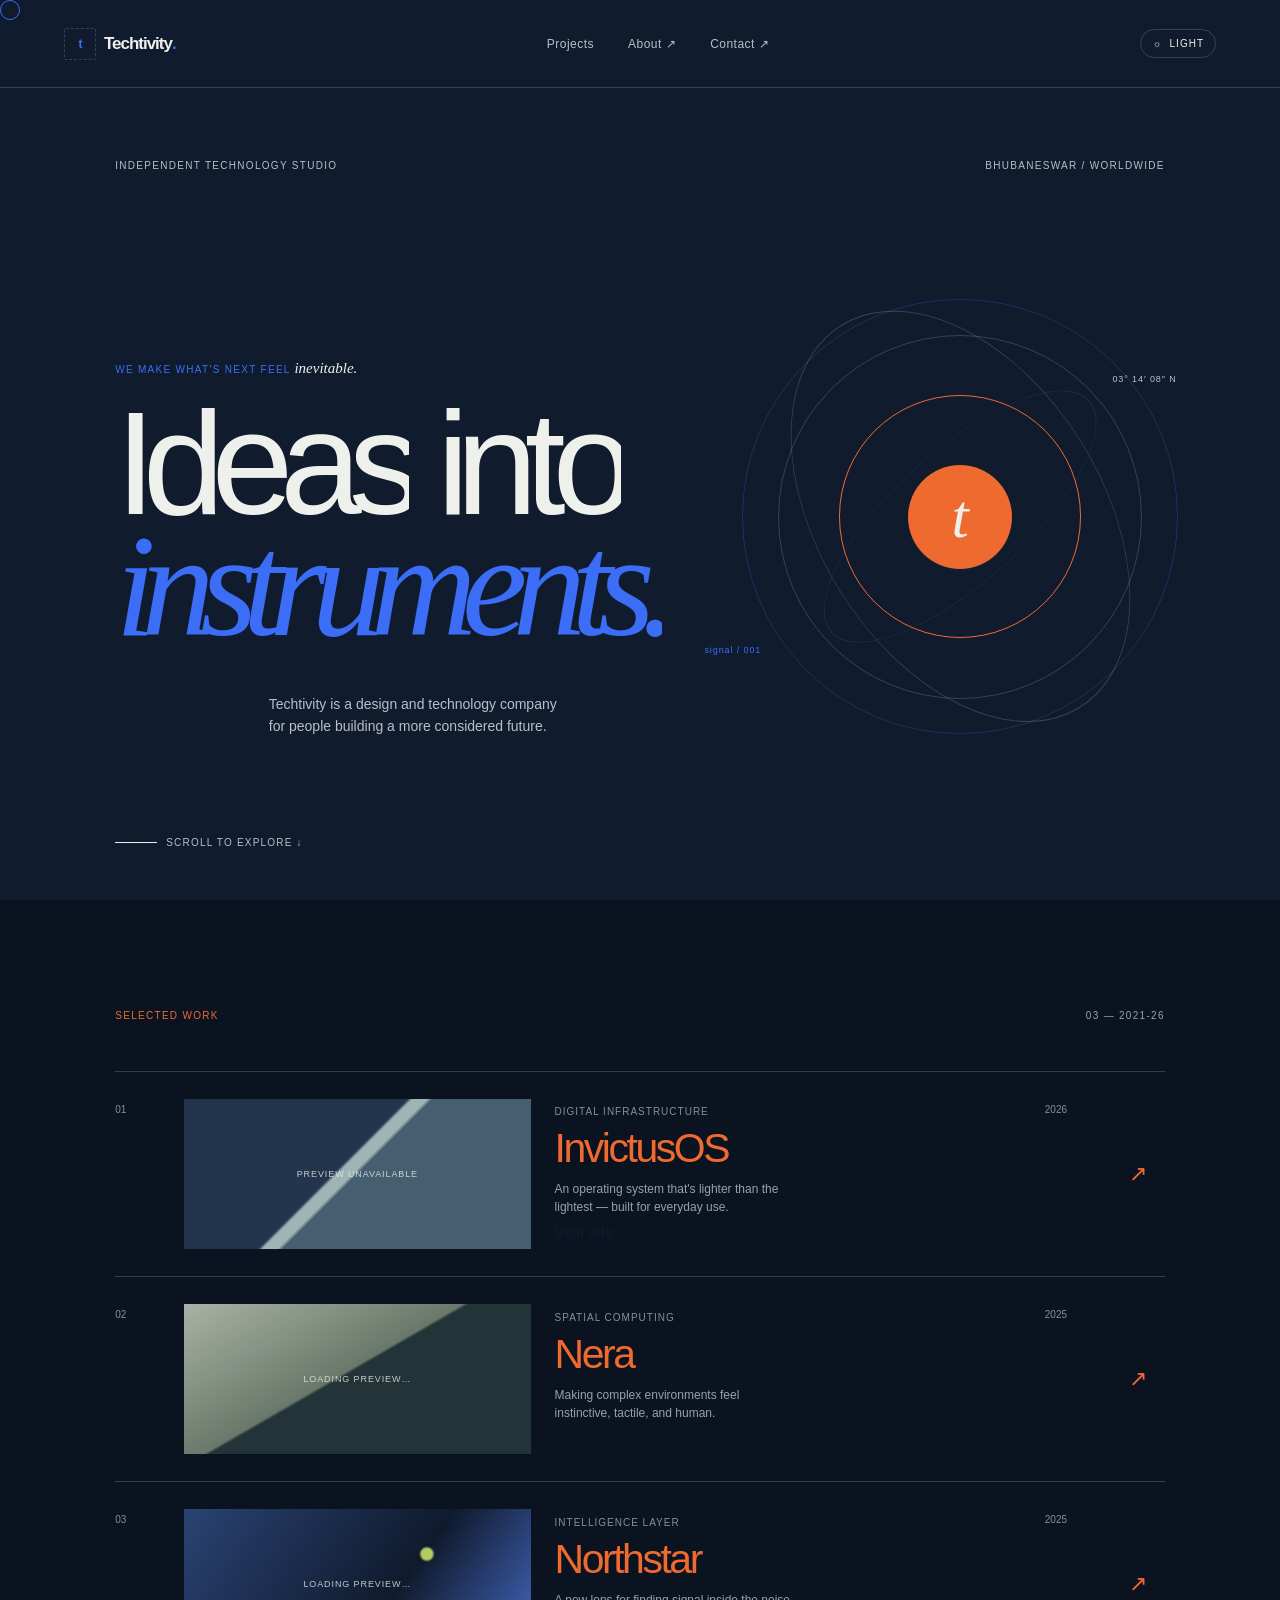
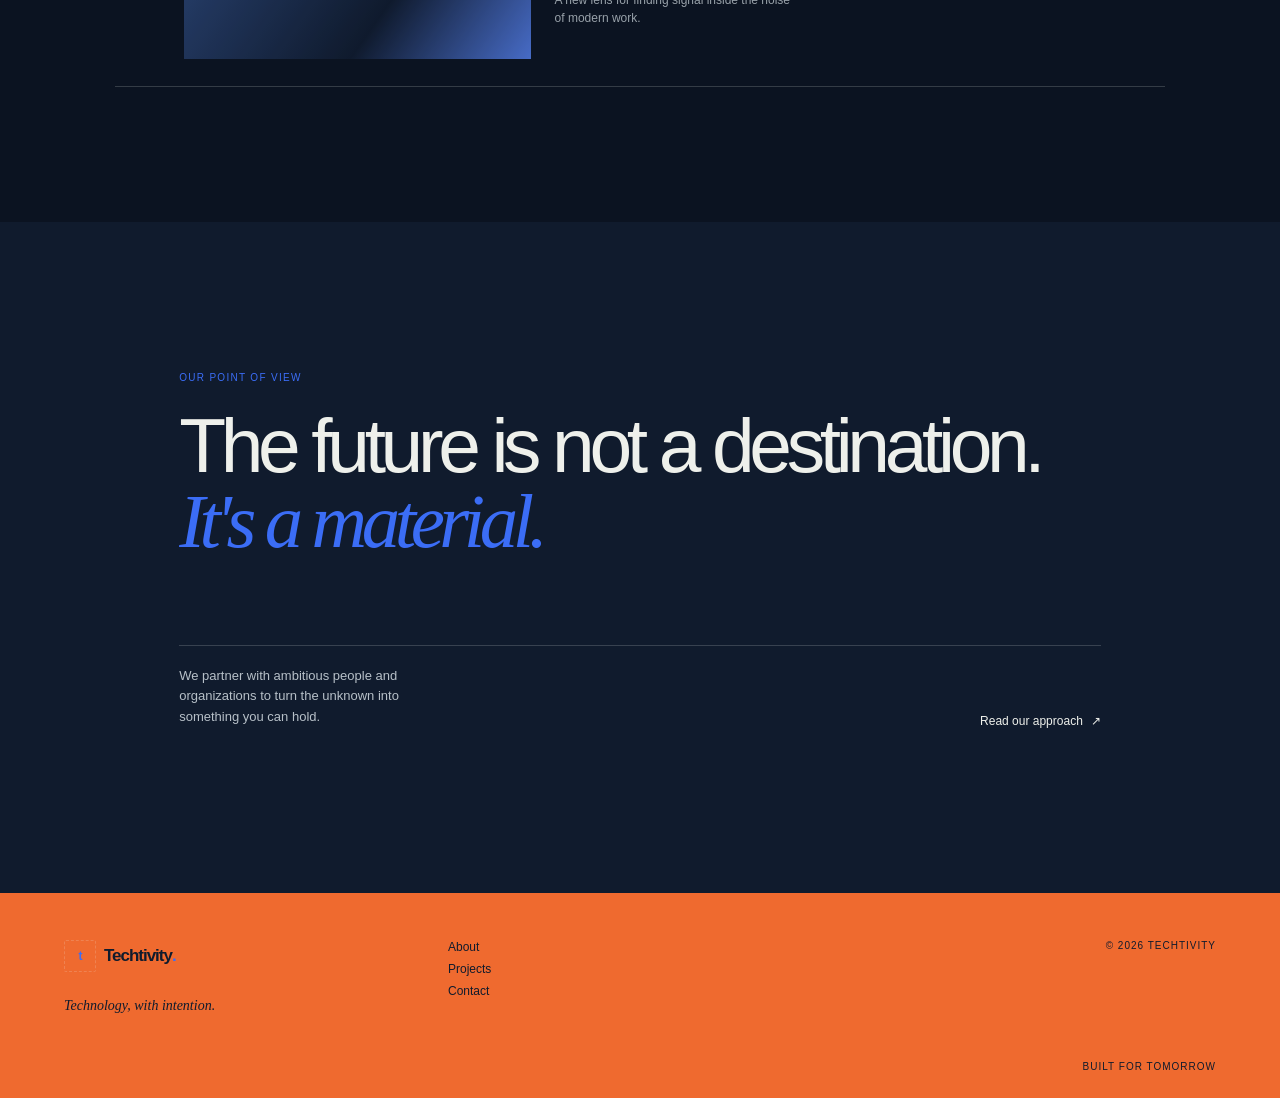
==== commit 64b35695: "Update index.html" ====
--- a/index.html
+++ b/index.html
@@ -140,6 +140,17 @@
       .index, .year { font-size: 10px; color: #84909b; align-self: start; padding-top: 5px; }
       .image { height: 150px; position: relative; overflow: hidden; transition: transform .6s ease, filter .5s ease; }
       .project:hover .image { transform: scale(0.98); filter: saturate(1.2) contrast(1.08); }
+      .image img {
+        position: absolute; inset: 0; width: 100%; height: 100%; object-fit: cover; object-position: top center;
+        opacity: 0; transition: opacity .5s ease;
+      }
+      .image img.loaded { opacity: 1; }
+      .image .shot-status {
+        position: absolute; inset: 0; display: flex; align-items: center; justify-content: center;
+        font-size: 9px; letter-spacing: .1em; text-transform: uppercase; color: rgba(238,240,235,.8);
+        background: rgba(16,27,45,.18); opacity: 1; transition: opacity .4s ease; pointer-events: none;
+      }
+      .image .shot-status.hide { opacity: 0; }
       .lumen { background: linear-gradient(135deg, #273c53 0 45%, #bfd6d2 46% 49%, #536f7f 50%); }
       .nera { background: linear-gradient(150deg, #cbd4bf, #7e8e78 46%, #273a39 47%); }
       .northstar {
@@ -164,20 +175,21 @@
       .project:hover .project-url::after { transform: translate(3px, -3px); color: var(--orange); }
       .project:not([data-has-link]) .project-url { visibility: hidden; }
 
-      /* Link preview card: shown on hover for projects that have a real URL */
+      /* Link chip: shown on hover for projects that have a real URL,
+         since the screenshot itself now lives in the project image */
       .link-preview {
-        position: absolute; z-index: 20; top: 12px; right: 60px; width: 220px;
-        background: var(--paper); color: var(--ink); border: 1px solid var(--line); border-radius: 10px;
-        padding: 12px; box-shadow: 0 18px 40px rgba(0,0,0,.28);
+        position: absolute; z-index: 20; top: 12px; right: 60px;
+        background: var(--paper); color: var(--ink); border: 1px solid var(--line); border-radius: 999px;
+        padding: 7px 12px 7px 7px; box-shadow: 0 14px 30px rgba(0,0,0,.24);
         opacity: 0; transform: translateY(6px) scale(.97); pointer-events: none;
         transition: opacity .25s ease, transform .25s ease;
-        display: flex; align-items: center; gap: 10px;
+        display: flex; align-items: center; gap: 8px;
       }
       .project[data-has-link]:hover .link-preview { opacity: 1; transform: translateY(0) scale(1); }
-      .link-preview img { width: 28px; height: 28px; border-radius: 6px; flex: 0 0 28px; background: var(--line); }
-      .link-preview .lp-text { display: flex; flex-direction: column; gap: 2px; min-width: 0; }
-      .link-preview .lp-host { font-size: 12px; font-weight: 700; letter-spacing: -0.01em; white-space: nowrap; overflow: hidden; text-overflow: ellipsis; }
-      .link-preview .lp-hint { font-size: 10px; color: var(--muted); text-transform: uppercase; letter-spacing: .08em; }
+      .link-preview img.lp-favicon { width: 18px; height: 18px; border-radius: 5px; flex: 0 0 18px; background: var(--line); }
+      .link-preview .lp-text { display: flex; flex-direction: column; gap: 0; min-width: 0; }
+      .link-preview .lp-host { font-size: 11px; font-weight: 700; letter-spacing: -0.01em; white-space: nowrap; overflow: hidden; text-overflow: ellipsis; max-width: 160px; }
+      .link-preview .lp-hint { font-size: 9px; color: var(--muted); text-transform: uppercase; letter-spacing: .08em; }
 
       .manifesto { padding: 150px clamp(22px, 14vw, 220px) 165px; }
       .manifesto h2 { font-size: clamp(39px, 6vw, 84px); letter-spacing: -0.07em; line-height: 0.98; font-weight: 400; margin: 0; }
@@ -301,7 +313,7 @@
           </div>
           <div>
             <a class="project reveal" href="https://webinvictusos.neocities.org" target="_blank" rel="noopener" aria-label="InvictusOS — visit website">
-              <span class="index">01</span><span class="image lumen"></span>
+              <span class="index">01</span><span class="image lumen"><img alt="" /><span class="shot-status">Loading preview…</span></span>
               <span class="info">
                 <span class="type">Digital infrastructure</span>
                 <strong>InvictusOS</strong>
@@ -310,7 +322,7 @@
               </span>
               <span class="year">2026</span><span class="arrow">↗</span>
               <span class="link-preview" aria-hidden="true">
-                <img alt="" />
+                <img class="lp-favicon" alt="" />
                 <span class="lp-text">
                   <span class="lp-host"></span>
                   <span class="lp-hint">Opens in new tab</span>
@@ -318,7 +330,7 @@
               </span>
             </a>
             <a class="project reveal" href="" target="_blank" rel="noopener" aria-label="Nera — visit website">
-              <span class="index">02</span><span class="image nera"></span>
+              <span class="index">02</span><span class="image nera"><img alt="" /><span class="shot-status">Loading preview…</span></span>
               <span class="info">
                 <span class="type">Spatial computing</span>
                 <strong>Nera</strong>
@@ -327,7 +339,7 @@
               </span>
               <span class="year">2025</span><span class="arrow">↗</span>
               <span class="link-preview" aria-hidden="true">
-                <img alt="" />
+                <img class="lp-favicon" alt="" />
                 <span class="lp-text">
                   <span class="lp-host"></span>
                   <span class="lp-hint">Opens in new tab</span>
@@ -335,7 +347,7 @@
               </span>
             </a>
             <a class="project reveal" href="" target="_blank" rel="noopener" aria-label="Northstar — visit website">
-              <span class="index">03</span><span class="image northstar"></span>
+              <span class="index">03</span><span class="image northstar"><img alt="" /><span class="shot-status">Loading preview…</span></span>
               <span class="info">
                 <span class="type">Intelligence layer</span>
                 <strong>Northstar</strong>
@@ -344,7 +356,7 @@
               </span>
               <span class="year">2025</span><span class="arrow">↗</span>
               <span class="link-preview" aria-hidden="true">
-                <img alt="" />
+                <img class="lp-favicon" alt="" />
                 <span class="lp-text">
                   <span class="lp-host"></span>
                   <span class="lp-hint">Opens in new tab</span>
@@ -429,7 +441,9 @@
         window.addEventListener("scroll", updateProgress, { passive: true });
         updateProgress();
 
-        
+        // Wire up each project card: cards with a real URL get a favicon
+        // preview and open normally; cards left blank are inert (no dead
+        // navigation to the current page).
         document.querySelectorAll(".project").forEach((project) => {
           const raw = (project.getAttribute("href") || "").trim();
           if (!raw) {
@@ -448,13 +462,63 @@
           }
 
           project.dataset.hasLink = "true";
+
+          // Live screenshot thumbnail replacing the static gradient image.
+          // microlink renders the page server-side and only responds once
+          // the actual screenshot is ready (no generic placeholder), so the
+          // <img> just waits and shows the real capture when it loads. If
+          // that service is unreachable we fall back to mshots, which is
+          // faster but shows a placeholder first — polled a few times so
+          // the real capture replaces it once ready.
+          const shotImg = project.querySelector(".image img");
+          const status = project.querySelector(".shot-status");
+          if (shotImg) {
+            shotImg.alt = "Live preview of " + url.hostname;
+
+            const showLoaded = () => {
+              shotImg.classList.add("loaded");
+              if (status) status.classList.add("hide");
+            };
+
+            const microlinkSrc =
+              "https://api.microlink.io/?url=" + encodeURIComponent(url.href) +
+              "&screenshot=true&meta=false&embed=screenshot.url";
+
+            const mshotsBase = "https://s0.wp.com/mshots/v1/" + encodeURIComponent(url.href) + "?w=600&h=400";
+            let mshotsAttempts = 0;
+            const maxMshotsAttempts = 5;
+            const pollMshots = () => {
+              mshotsAttempts += 1;
+              const poller = new Image();
+              poller.onload = () => {
+                shotImg.src = poller.src;
+                showLoaded();
+                if (mshotsAttempts < maxMshotsAttempts) {
+                  setTimeout(() => {
+                    const refreshed = new Image();
+                    refreshed.onload = () => { shotImg.src = refreshed.src; };
+                    refreshed.src = mshotsBase + "&t=" + Date.now();
+                  }, 3000);
+                }
+              };
+              poller.onerror = () => {
+                if (status) status.textContent = "Preview unavailable";
+              };
+              poller.src = mshotsBase + "&t=" + Date.now();
+            };
+
+            shotImg.addEventListener("load", showLoaded, { once: true });
+            shotImg.addEventListener("error", pollMshots, { once: true });
+            shotImg.src = microlinkSrc;
+          }
+
           const preview = project.querySelector(".link-preview");
           if (preview) {
-            const img = preview.querySelector("img");
+            const favicon = preview.querySelector(".lp-favicon");
             const host = preview.querySelector(".lp-host");
             host.textContent = url.hostname.replace(/^www\./, "");
-            img.src = "https://www.google.com/s2/favicons?sz=64&domain=" + encodeURIComponent(url.hostname);
-            img.alt = url.hostname + " favicon";
+            favicon.src = "https://www.google.com/s2/favicons?sz=64&domain=" + encodeURIComponent(url.hostname);
+            favicon.alt = url.hostname + " favicon";
           }
         });
       })();
